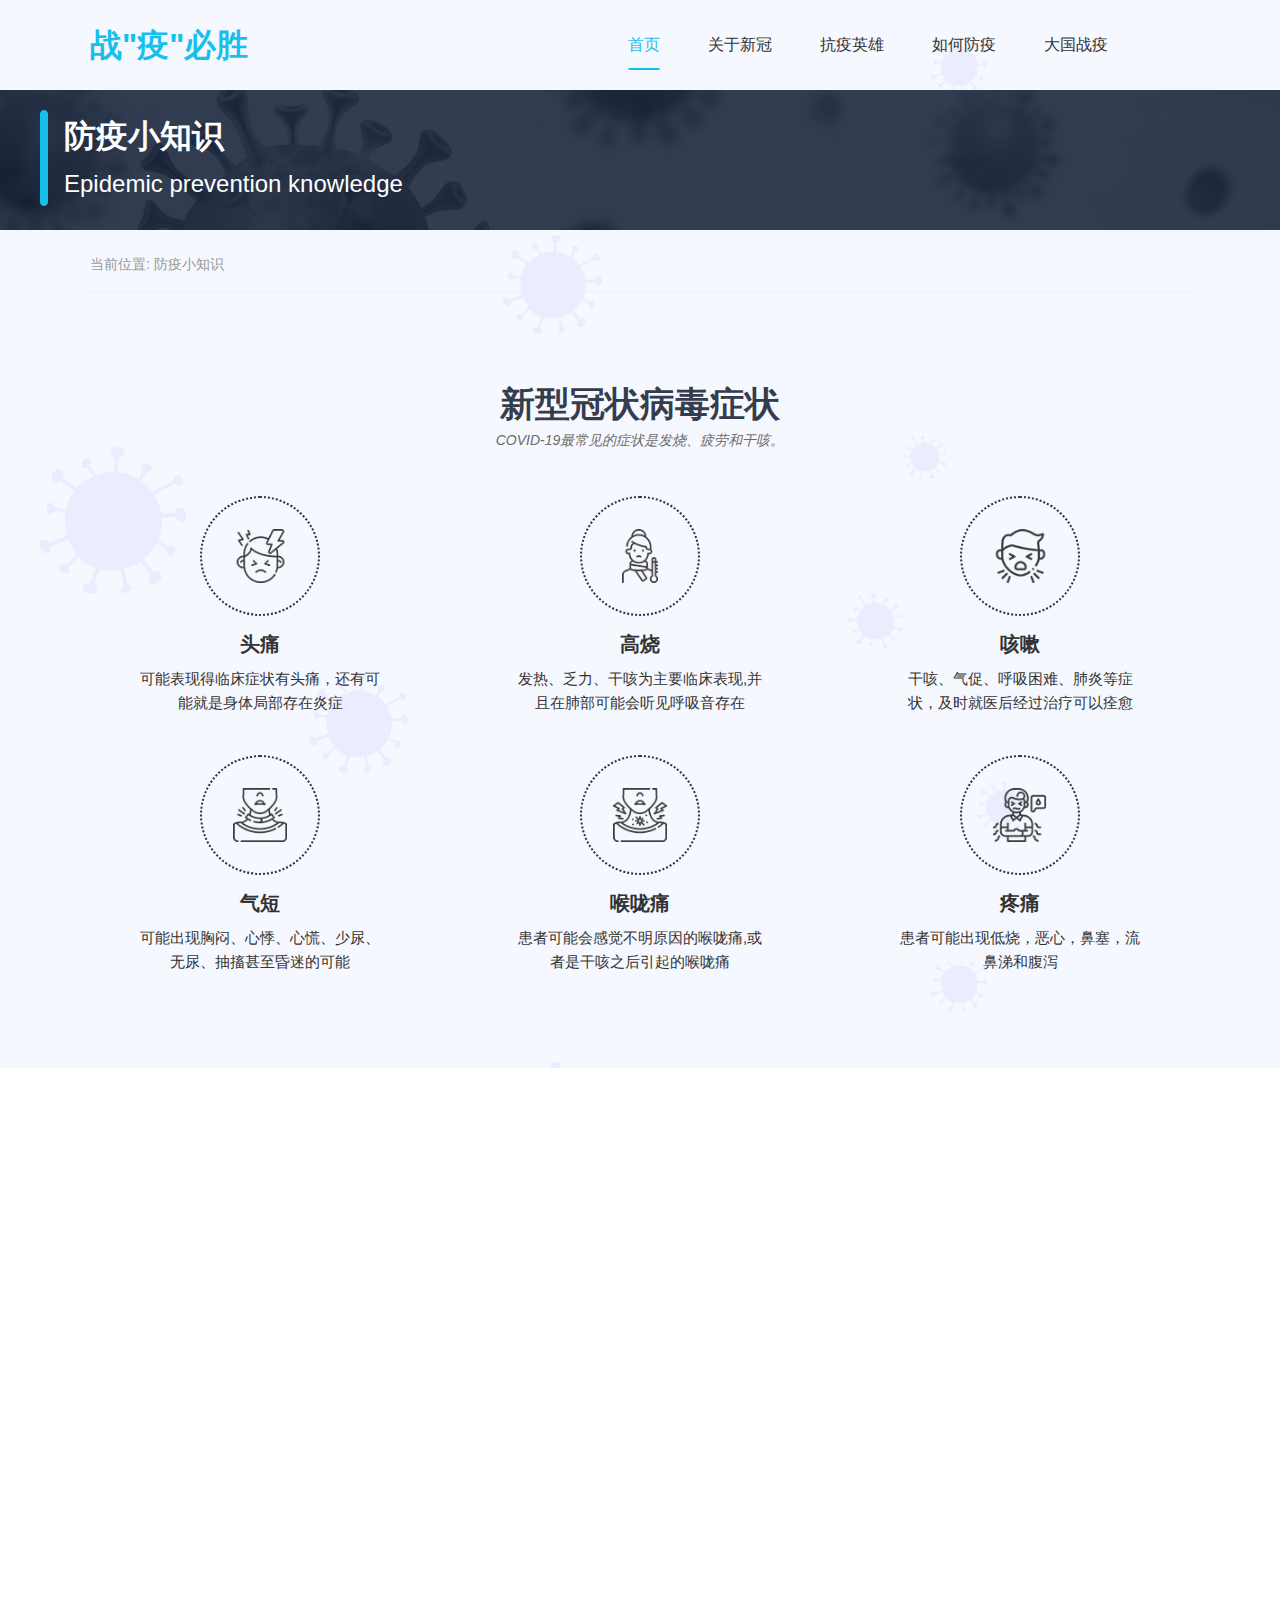
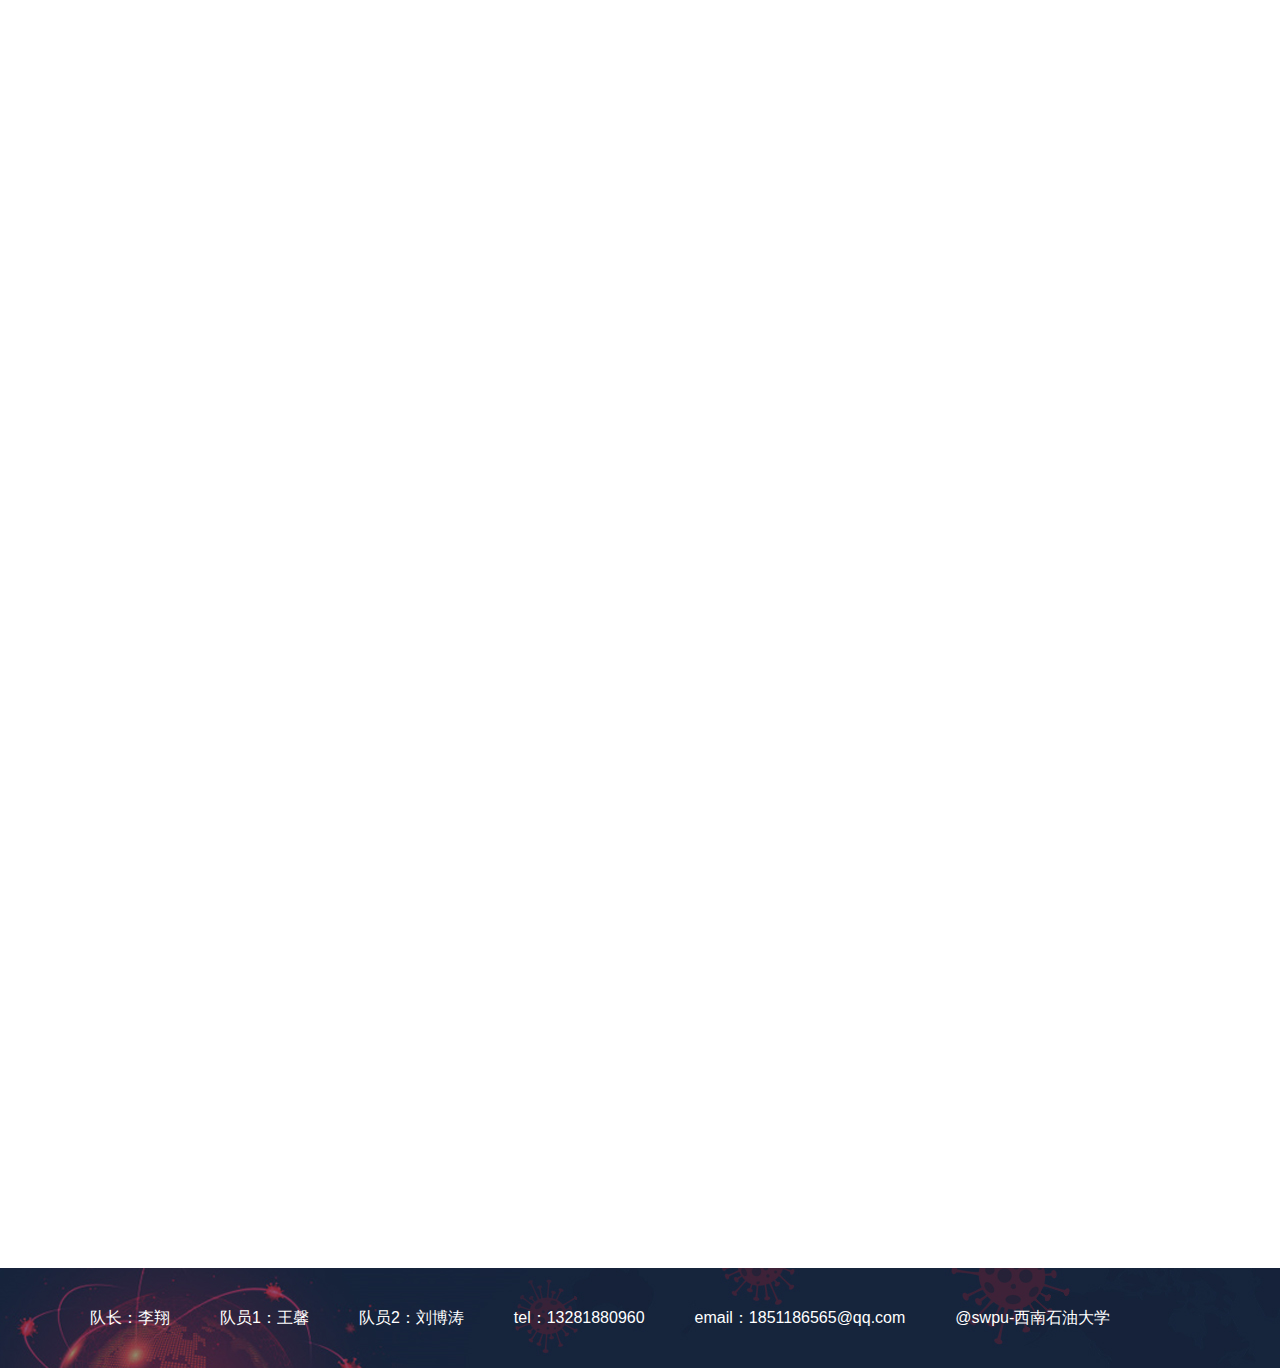
==== page/details.html @ dfb04290 "初始化项目" ====
<!DOCTYPE html>
<html lang="en">
<head>
  <meta charset="UTF-8">
  <meta name="viewport" content="width=device-width, initial-scale=1.0">
  <title>防疫知识</title>
  <link rel="stylesheet" href="../css/reset.css">
  <link rel="stylesheet" href="../css/common.css">
  <link rel="stylesheet" href="../css/header.css">
  <link rel="stylesheet" href="../css/details.css">
  <link rel="stylesheet" href="../css/footer.css">
  <script type="text/javascript" src="../js/tools.js"></script>
</head>
<body>
  <!-- 导航栏 -->
  <div id="header">
    <div class="bg">
      <div class="nav wrap clear-fix">
        <div class="nav-theme">战"疫"必胜</div>
        <div class="nav-list clear-fix">
          <ul class="clear-fix">
            <li class="active anchor-point"><a href="../index.html#header">首页</a></li>
            <li class="anchor-point"><a href="../index.html#about">关于新冠</a></li>
            <li class="anchor-point"><a href="../index.html#hero">抗疫英雄</a></li>
            <li class="anchor-point"><a href="../index.html#prevention">如何防疫</a></li>
            <li class="anchor-point"><a href="../index.html#measures">大国战疫</a></li>
          </ul>
        </div>
      </div>
    </div>
  </div>
  
  <div id="details">
    <div class="banner">
      <div class="project wrap clear-fix">
        <div class="f-left line"></div>
        <div class="f-left">
          <div class="cn-text">防疫小知识</div>
          <div class="en-text">Epidemic prevention knowledge</div>
        </div>
      </div>
    </div>
    <div class="content wrap">
      <div class="current-position">当前位置: 防疫小知识</div>
    </div>
    <div class="covid-symptoms">
      <div class="wrap">
        <div class="title">
          <div>新型冠状病毒症状</div>
          <span>COVID-19最常见的症状是发烧、疲劳和干咳。</span>
        </div>
        <ul class="clear-fix">
          <li class="item1">
            <div class="icon"><i></i></div>
            <strong>头痛</strong>
            <div class="desc">
             可能表现得临床症状有头痛，还有可能就是身体局部存在炎症
            </div>
          </li>
          <li class="item2">
            <div class="icon"><i></i></div>
            <strong>高烧</strong>
            <div class="desc">
              发热、乏力、干咳为主要临床表现,并且在肺部可能会听见呼吸音存在
            </div>
          </li>
          <li class="item3">
            <div class="icon"><i></i></div>
            <strong>咳嗽</strong>
            <div class="desc">
              干咳、气促、呼吸困难、肺炎等症状，及时就医后经过治疗可以痊愈
            </div>
          </li>
          <li class="item4">
            <div class="icon"><i></i></div>
            <strong>气短</strong>
            <div class="desc">
              可能出现胸闷、心悸、心慌、少尿、无尿、抽搐甚至昏迷的可能
            </div>
          </li>
          <li class="item5">
            <div class="icon"><i></i></div>
            <strong>喉咙痛</strong>
            <div class="desc">
              患者可能会感觉不明原因的喉咙痛,或者是干咳之后引起的喉咙痛
            </div>
          </li>
          <li class="item6">
            <div class="icon"><i></i></div>
            <strong>疼痛</strong>
            <div class="desc">
              患者可能出现低烧，恶心，鼻塞，流鼻涕和腹泻
            </div>
          </li>
        </ul>
      </div>
    </div>
  </div>

    <div>
      <br>
      <br>
      <br>
      <br>
      <br>
      <br>
      <br>
      <br>
      <br>
      <br>
      <br>
      <br>
      <br>
      <br>
      <br>
      <br>
      <br>
      <br>
      <br>
      <br>
      <br>
      <br>
      <br>
      <br>
      <br>
      <br>
      <br>
      <br>
      <br>
      <br>
      <br>
      <br>
      <br>
      <br>
      <br>
      <br>
      <br>
      <br>
      <br>
      <br>
      <br>
      <br>
      <br>
      <br>
      <br>
      <br>
      <br>
      <br>
      <br>
      <br>
      <br>
      <br>
      <br>
      <br>
      <br>
      <br>
      <br>
      <br>
      <br>
      <br>
      <br>
      <br>
      <br>
      <br>
      <br>
      <br>
      <br>
      <br>
      <br>
      <br>
      <br>
      <br>
      <br>
      <br>
      <br>
      <br>
      <br>
      <br>
      <br>
      <br>
      <br>
      <br>
      <br>
      <br>
      <br>
      <br>
      <br>
      <br>
      <br>
      <br>
      <br>
      <br>
      <br>
      <br>
      <br>
      <br>
      <br>
      <br>
      <br>
      <br>
    </div>
  <!-- 底部 -->
  <div id="footer">
    <div class="wrap">
      <ul class="clear-fix">
        <li>队长：李翔</li>
        <li>队员1：王馨</li>
        <li>队员2：刘博涛</li>
        <li>tel：13281880960</li>
        <li>email：1851186565@qq.com</li>
        <li>@swpu-西南石油大学</li>
      </ul>
    </div>
  </div>

  <script type="text/javascript" src="../js/tools.js"></script>
</body>
</html>
---- css/common.css ----
@charset "utf-8";

body {
    font: 12px/1.5 Helvetica Neue,Helvetica,Arial,Hiragino Sans GB,\5FAE\8F6F\96C5\9ED1,tahoma,simsun,\5b8b\4f53;
    color: #333;
    /* background-color: #F0F0F0; */
    box-sizing: border-box;
}

.wrap {
    width: 1100px;
    margin: 0 auto;
}

.clear-fix::after {
    content: "";
    display: block;
    height: 0;
    clear: both;
    visibility: hidden;
}
.clear-fix {
    zoom: 1;
}

 /* 三个横线的图标 */ 
.lineicon {
    display: inline-block;
   
}

.lineicon i {
    display: block;
    margin-top: 3px;
    width: 15px;
    height: 2px;
    background-color: #fff;
}
.line-con i.first {
    margin-top: 0;
}

.left {
  float: left;
}

.right {
  float: right;
}

.placeholder {
  display: inline-block;
  width: 28px;
}

#gotoTop {
  display: none;
  position: fixed;
  right: 30px;
  bottom: 120px;
  width: 50px;
}

#gotoTop a {
  display: inline-block;
}

#gotoTop a img {
  width: 50px;
  height: 50px;
}
---- css/header.css ----
@charset "utf-8";

#header {
  /* background-color: #f0f0f0; */
  background-image: url("../assets/img/bg.png");
}

#header .nav {
  padding: 22px 0;
  line-height: 46px;
  height: 46px;
}

#header .nav .nav-theme {
  float: left;
  font-size: 32px;
  font-weight: 700;
  color: #17c0eb;
}

#header .nav-list ul {
  float: left;
  margin-left: 380px;
}

#header .nav-list ul .active {
  color: #17c0eb;
  border-bottom: 2px solid #17c0eb;
  border-radius: 2px;
}

#header .nav-list ul .active a {
  color: #17c0eb;
}

#header .nav-list ul a:hover {
  color: #17c0eb;
}

#header .nav-list li {
  float: left;
  font-size: 16px;
  margin-right: 48px;
}

#header .nav-list li a {
  display: inline-block;
  color: #333333;
}

#header .swiper {
  /* background-color: #f0f0f0; */
  position: relative;
}

#header #outer{
  /* width: 1100px; */
  width: 100%;
  margin: 0 auto;
  height: 540px;
  position: relative;
  overflow: hidden;
}

#header #imgList{
  list-style: none;
  position: absolute;
  left: 0px;
  overflow: hidden;
}

#header #outer img {
  width: 100%;
  height: 540px;
}

#header #imgList li{
  /* width: 1100px; */
  /* width: 100%; */
  float: left;
}

#header #navDiv{
  position: absolute;
  bottom: 15px;
}

#header #navDiv a{
  float: left;
  width: 15px;
  height: 15px;
  border-radius: 50%;
  background-color: #ffffff;
  margin: 0 5px;
  opacity: 0.7;
  /*兼容IE8透明*/
  filter: alpha(opacity=70);
}

#header #navDiv a:hover{
  background-color: black;
}
---- css/details.css ----
@charset "utf-8";

* {
  box-sizing: border-box;
  position: relative;
}

#header {
  height: 90px;
}

#details {
  background-image: url("../assets/img/bg.png");
}

#details .banner {
  height:140px;
  
  background-size: 100%;
  background-image: url("../assets/img/header-banner.jpg");
  background-position: center center;
  padding: 20px 0;
}

#details .banner .project {
  position: relative;
  border-radius: 4px;
  width: 1200px;
  height: 100%;
  padding: 6px 0 7px 24px;
}

#details .banner .project .line {
  position: absolute;
  top: 0;
  left: 0;
  width: 8px;
  height: 96px;
  border: 1px solid #17c0eb;
  background-color: #17c0eb;
  border-radius: 4px;
}

#details .banner .project div {
  color: #fff;
  text-align: left;
}

#details .banner .project .cn-text {
  height:41px;
  font-size:32px;
  font-weight:bold;
  line-height: 41px;
}

#details .banner .project .en-text {
  margin-top: 12px;
  height:30px;
  line-height: 30px;
  font-size:24px;
  font-weight:400;
}

/* #details .content {
  min-height: 1024px;
} */

#details .content .current-position {
  padding: 24px 0 16px;
  font-size: 14px;
  color: #999;
  border-bottom: 1px solid #F0F0F0;
}

#details .covid-symptoms {
  padding: 91px 0 54px;
}

#details .covid-symptoms .title {
  margin-bottom: 45px;
}

#details .covid-symptoms .title div {
  text-align: center;
  font-weight: 700;
  line-height: 42px;
  font-size: 35px;
  color: #353c4c;
}

#details .covid-symptoms .title span {
  margin-top: 5px;
  display: block;
  width: 100%;
  font-size: 14px;
  color: #6b6b6b;
  font-style: italic;
  text-align: center;
}

#details .covid-symptoms ul {
  margin: 0 -20px;
}

#details .covid-symptoms li {
  float: left;
  width: 380px;
  padding: 0 15px;
  margin-bottom: 40px;
}

#details .covid-symptoms li .icon {
  border: 2px dotted #333;
  border-radius: 100%;
  height: 120px;
  width: 120px;
  margin: 0 auto;
  display: flex;
  justify-content: center;
  align-items: center;
}

#details .covid-symptoms li .icon i {
  background: url("../assets/img/sprite-home-v3.png") no-repeat;
  background-position: -21px -180px;
  height: 60px;
  width: 53px;
  transition: all .3s ease;
  display: block;
  transform: scale(.9);
  margin-bottom: 0;
}

#details .covid-symptoms li strong {
  font-family: Poppins,sans-serif;
  font-size: 20px;
  font-weight: 600;
  color: #333;
  display: block;
  text-align: center;
  padding-top: 13px;
}

#details .covid-symptoms li .desc {
  margin-top: 8px;
  padding: 0 50px;
  text-align: center;
  font-size: 15px;
  color: #333;
  line-height: 24px;
  margin-bottom: 0;
}

#details .covid-symptoms .item2 .icon i{
  width: 40px;
  background-position: -148px -180px;
}

#details .covid-symptoms .item3 .icon i{
  width: 55px;
  background-position: -262px -180px;
}

#details .covid-symptoms .item4 .icon i{
  width: 60px;
  background-position: -25px -275px;
}

#details .covid-symptoms .item5 .icon i{
  width: 60px;
  background-position: -143px -275px;
}

#details .covid-symptoms .item6 .icon i{
  width: 60px;
  background-position: -262px -275px;
}
/* hover相关样式 */
#details .covid-symptoms li:hover {
  transition: all .2s ease;
}

#details .covid-symptoms li:hover .icon {
  background: linear-gradient(354deg,#e30058 0,#ff415b 100%);
  border: 2px dotted #fff;
  box-shadow: 0 7px 12px -1px rgba(195,195,195,.68);
  
}

#details .covid-symptoms li:hover strong {
  color: #f8315a;
}


#details .covid-symptoms li:hover .icon i {
  background-position: -21px -371px;
}

#details .covid-symptoms .item2:hover .icon i {
  background-position: -148px -371px;
}

#details .covid-symptoms .item3:hover .icon i {
  background-position: -262px -371px;
}

#details .covid-symptoms .item4:hover .icon i {
  background-position: -25px -466px;
}

#details .covid-symptoms .item5:hover .icon i {
  background-position: -143px -466px;
}

#details .covid-symptoms .item6:hover .icon i {
  background-position: -262px -466px;
}
---- css/footer.css ----
@charset "utf-8";

#footer {
  height: 100px;
  background-image: url("../assets/img/header_bg.jpg");
}

#footer ul li {
  float: left;
  line-height: 100px;
  font-size: 16px;
  color: #fff;
  margin-left: 50px;
}

#footer ul li:first-child {
  margin-left: 0;
}
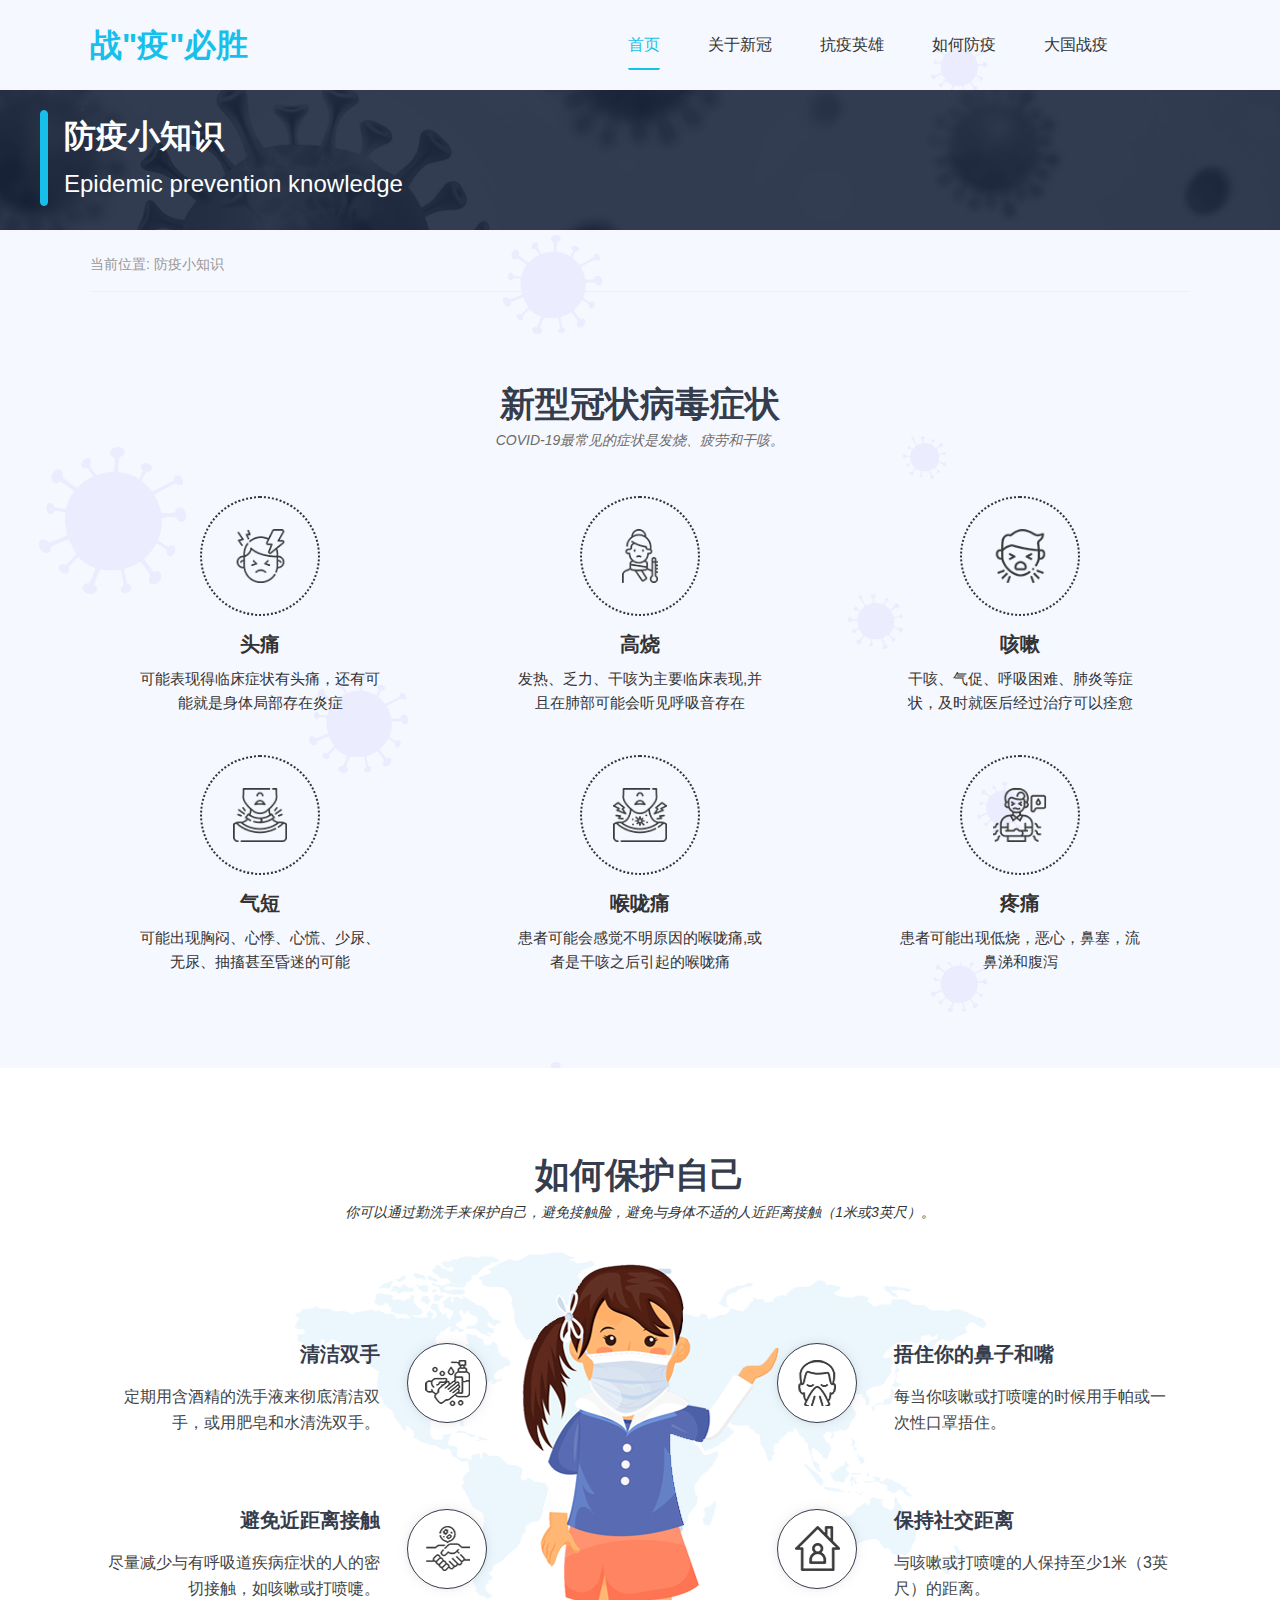
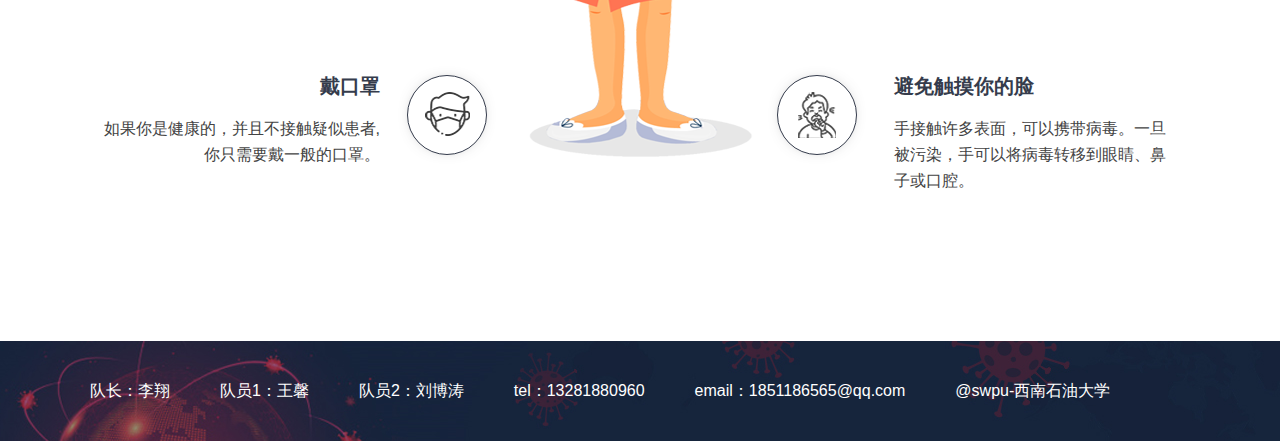
==== commit 0debad63: "增加电子相册" ====
--- a/page/details.html
+++ b/page/details.html
@@ -9,7 +9,7 @@
   <link rel="stylesheet" href="../css/header.css">
   <link rel="stylesheet" href="../css/details.css">
   <link rel="stylesheet" href="../css/footer.css">
-  <script type="text/javascript" src="../js/tools.js"></script>
+  
 </head>
 <body>
   <!-- 导航栏 -->
@@ -30,6 +30,7 @@
     </div>
   </div>
   
+  <!-- 症状 -->
   <div id="details">
     <div class="banner">
       <div class="project wrap clear-fix">
@@ -97,108 +98,83 @@
     </div>
   </div>
 
-    <div>
-      <br>
-      <br>
-      <br>
-      <br>
-      <br>
-      <br>
-      <br>
-      <br>
-      <br>
-      <br>
-      <br>
-      <br>
-      <br>
-      <br>
-      <br>
-      <br>
-      <br>
-      <br>
-      <br>
-      <br>
-      <br>
-      <br>
-      <br>
-      <br>
-      <br>
-      <br>
-      <br>
-      <br>
-      <br>
-      <br>
-      <br>
-      <br>
-      <br>
-      <br>
-      <br>
-      <br>
-      <br>
-      <br>
-      <br>
-      <br>
-      <br>
-      <br>
-      <br>
-      <br>
-      <br>
-      <br>
-      <br>
-      <br>
-      <br>
-      <br>
-      <br>
-      <br>
-      <br>
-      <br>
-      <br>
-      <br>
-      <br>
-      <br>
-      <br>
-      <br>
-      <br>
-      <br>
-      <br>
-      <br>
-      <br>
-      <br>
-      <br>
-      <br>
-      <br>
-      <br>
-      <br>
-      <br>
-      <br>
-      <br>
-      <br>
-      <br>
-      <br>
-      <br>
-      <br>
-      <br>
-      <br>
-      <br>
-      <br>
-      <br>
-      <br>
-      <br>
-      <br>
-      <br>
-      <br>
-      <br>
-      <br>
-      <br>
-      <br>
-      <br>
-      <br>
-      <br>
-      <br>
-      <br>
-      <br>
-      <br>
+  <!-- 保护自我 -->
+  <div id="project">
+    <div class="wrap clear-fix">
+      <div class="title">
+        <div>如何保护自己</div>
+        <span>你可以通过勤洗手来保护自己，避免接触脸，避免与身体不适的人近距离接触（1米或3英尺）。</span>
+      </div>
+      <div class="content clear-fix">
+        <div class="p-left">
+          <ul>
+            <li class="item l-item1 clear-fix">
+              <div class="text left">
+                <span>清洁双手</span>
+                定期用含酒精的洗手液来彻底清洁双手，或用肥皂和水清洗双手。
+              </div>
+              <span class="protection-icon left">
+                <i></i>
+              </span>
+            </li>
+            <li class="item l-item2 clear-fix">
+              <div class="text left">
+                <span>避免近距离接触</span>
+                尽量减少与有呼吸道疾病症状的人的密切接触，如咳嗽或打喷嚏。
+              </div>
+              <span class="protection-icon left">
+                <i></i>
+              </span>
+            </li>
+            <li class="item l-item3 clear-fix">
+              <div class="text left">
+                <span>戴口罩</span>
+                如果你是健康的，并且不接触疑似患者,你只需要戴一般的口罩。
+              </div>
+              <span class="protection-icon left">
+                <i></i>
+              </span>
+            </li>
+          </ul>
+        </div>
+        <div class="p-right">
+          <ul>
+            <li class="item r-item1 clear-fix">
+              <span class="protection-icon left">
+                <i></i>
+              </span>
+              <div class="text left">
+                <span>捂住你的鼻子和嘴</span>
+                每当你咳嗽或打喷嚏的时候用手帕或一次性口罩捂住。
+              </div>
+              
+            </li>
+            <li class="item r-item2 clear-fix">
+              <span class="protection-icon left">
+                <i></i>
+              </span>
+              <div class="text left">
+                <span>保持社交距离</span>
+                与咳嗽或打喷嚏的人保持至少1米（3英尺）的距离。
+              </div>
+              
+            </li>
+            <li class="item r-item3 clear-fix">
+              <span class="protection-icon left">
+                <i></i>
+              </span>
+              <div class="text left">
+                <span>避免触摸你的脸</span>
+                手接触许多表面，可以携带病毒。一旦被污染，手可以将病毒转移到眼睛、鼻子或口腔。
+              </div>
+             
+            </li>
+          </ul>
+        </div>
+      </div>
     </div>
+  </div>
+
   <!-- 底部 -->
   <div id="footer">
     <div class="wrap">
@@ -213,6 +189,5 @@
     </div>
   </div>
 
-  <script type="text/javascript" src="../js/tools.js"></script>
 </body>
 </html>--- a/css/details.css
+++ b/css/details.css
@@ -2,7 +2,6 @@
 
 * {
   box-sizing: border-box;
-  position: relative;
 }
 
 #header {
@@ -214,4 +213,180 @@
 
 #details .covid-symptoms .item6:hover .icon i {
   background-position: -262px -466px;
+}
+
+#project {
+  padding: 90px 0 100px;
+  background-image: url("../assets/img/protect-bg.png");
+  background-position: center center;
+  background-repeat: no-repeat;
+}
+
+#project .title div{
+  font-family: Poppins,sans-serif;
+  font-size: 35px;
+  color: #353c4c;
+  font-weight: 700;
+  text-align: center;
+  width: 100%;
+  margin-bottom: 10px;
+  line-height: 34px;
+}
+
+#project .title span {
+  font-size: 14px;
+  font-family: 'Open Sans',sans-serif;
+  color: #333;
+  display: block;
+  width: 70%;
+  font-style: italic;
+  text-align: center;
+  font-weight: 500;
+  padding-bottom: 120px;
+  margin: auto;
+}
+
+#project .p-left,
+#project .p-right {
+  float: left;
+}
+
+#project ul {
+  width: 100%;
+}
+
+#project li {
+  width: 100%;
+  height: 119px;
+  margin-bottom: 47px;
+}
+
+#project .p-left {
+  width: 40%;
+}
+
+#project .p-right {
+  margin-left: 20%;
+  width: 40%;
+}
+
+#project .content .text {
+  width: calc(100% - 150px);
+}
+
+#project .content .item div {
+  color: #434343;
+  display: inline-block;
+  line-height: 26px;
+  text-align: right;
+}
+
+#project .content .item .text {
+  padding-left: 10px;
+  font-size: 16px;
+}
+
+#project .content .item .text span {
+  color: #353c4c;
+  display: block;
+  font-size: 20px;
+  line-height: 22px;
+  margin-bottom: 19px;
+  font-weight: 600;
+  transition: all .2s ease;
+  font-family: Poppins,sans-serif;
+  text-align: right
+}
+
+#project .content .item .protection-icon {
+  background-color: #fff;
+  border: 1px solid #353c4c;
+  border-radius: 50%;
+  box-shadow: 0 0 17px -11px rgba(0,0,0,.7);
+  display: inline-block;
+  margin-left: 27px;
+  text-align: center;
+  width: 80px;
+  height: 80px;
+  vertical-align: top;
+  transition: all .2s ease;
+}
+
+#project .content .item .protection-icon i {
+  background: url("../assets/img/sprite-home-v3.png") no-repeat;
+  height: 50px;
+  width: 45px;
+  transition: all .2s ease;
+  margin: 0 auto;
+  display: block;
+  position: relative;
+  top: 50%;
+  transform: translateY(-50%);
+  background-position: -9px -13px;
+  width: 45px;
+  height: 46px;
+}
+
+#project .content .p-right .protection-icon {
+  margin-right: 27px;
+}
+
+#project .content .l-item2 .protection-icon i {
+  background-position: -73px -13px;
+}
+
+#project .content .l-item3 .protection-icon i {
+  background-position: -139px -14px;
+}
+
+#project .content .r-item1 .protection-icon i {
+  width: 38px;
+  background-position: -204px -10px;
+}
+
+#project .content .r-item2 .protection-icon i {
+  background-position: -262px -13px;
+}
+
+#project .content .r-item3 .protection-icon i {
+  width: 38px;
+  background-position: -327px -11px;
+}
+
+#project .content .item:hover .text span {
+  color: #f8315a
+} 
+
+#project .content .l-item1:hover .protection-icon i {
+  background-position: -9px -94px;
+}
+
+#project .content .l-item2:hover .protection-icon i {
+  background-position: -74px -94px;
+}
+
+#project .content .l-item3:hover .protection-icon i {
+  background-position: -139px -95px;
+}
+
+#project .content .r-item1:hover .protection-icon i {
+  background-position: -204px -91px;
+}
+
+#project .content .r-item2:hover .protection-icon i {
+  background-position: -262px -94px;
+}
+
+#project .content .r-item3:hover .protection-icon i {
+  background-position: -327px -93px;
+}
+
+#project .content .item:hover .protection-icon {
+  border-color: #fff;
+  background: linear-gradient(354deg,#e30058 0,#ff415b 100%);
+}
+
+#project .content .p-right .item .text span,
+#project .content .p-right .item .text {
+  text-align: left;
 }